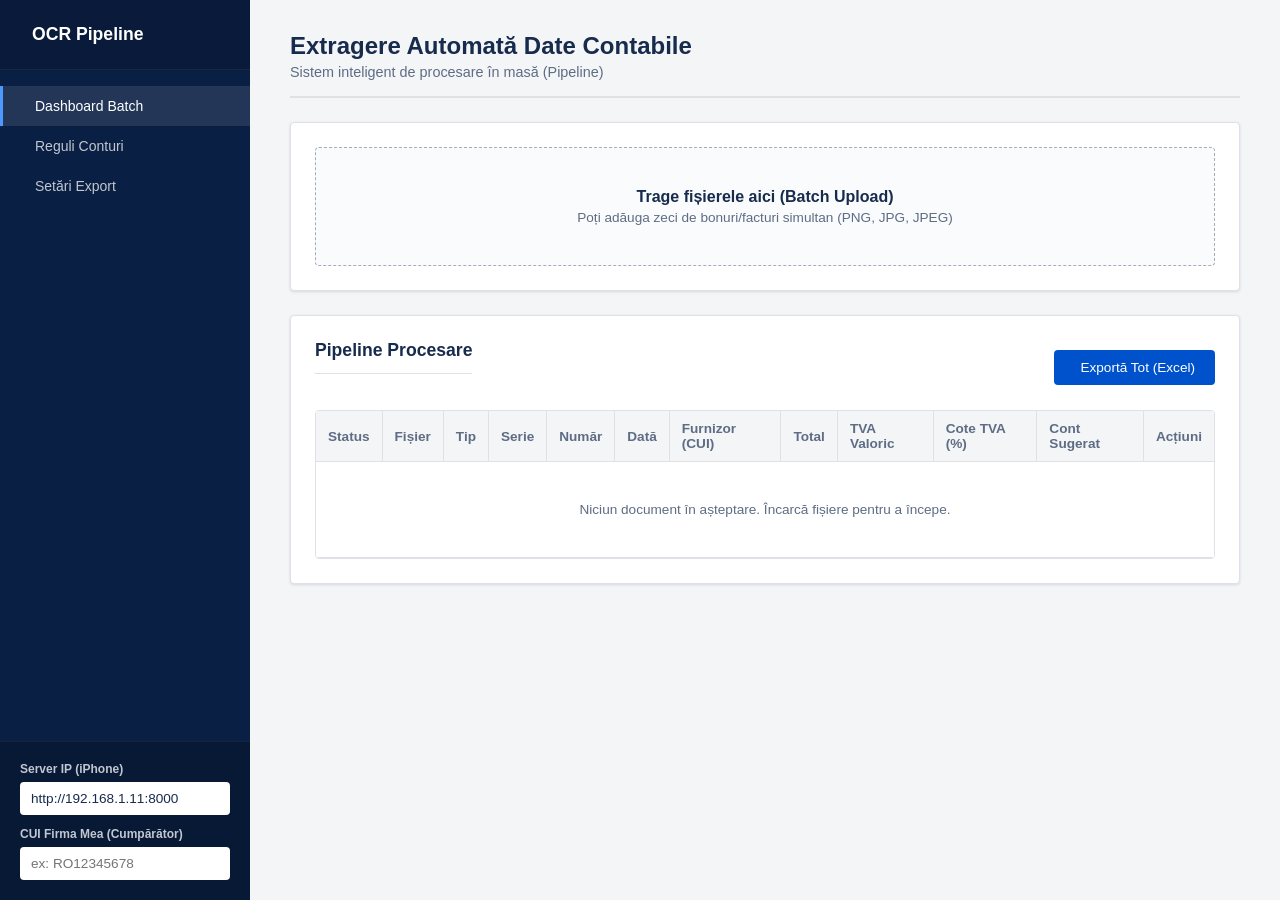
==== WebClient/index.html @ c9025164 "Advanced document classification and split UI columns" ====
<!DOCTYPE html>
<html lang="ro">
<head>
    <meta charset="UTF-8">
    <meta name="viewport" content="width=device-width, initial-scale=1.0">
    <title>Accounting OCR Pipeline</title>
    <link href="https://fonts.googleapis.com/css2?family=Inter:wght@300;400;500;600;700&display=swap" rel="stylesheet">
    <link rel="stylesheet" href="style.css">
    <!-- Phosphor Icons for modern premium icons -->
    <script src="https://unpkg.com/@phosphor-icons/web"></script>
    <!-- SheetJS for Excel Export -->
    <script src="https://unpkg.com/xlsx/dist/xlsx.full.min.js"></script>
</head>
<body>
    <div class="app-container">
        <aside class="sidebar">
            <div class="brand">
                <i class="ph ph-receipt"></i>
                <span>OCR Pipeline</span>
            </div>
            <nav>
                <a href="#" class="active" onclick="switchTab('dashboard')"><i class="ph ph-squares-four"></i> Dashboard Batch</a>
                <a href="#" onclick="switchTab('accounts')"><i class="ph ph-book-bookmark"></i> Reguli Conturi</a>
                <a href="#" onclick="switchTab('export')"><i class="ph ph-export"></i> Setări Export</a>
            </nav>
            <div class="server-config">
                <label>Server IP (iPhone)</label>
                <input type="text" id="server-ip" value="http://192.168.1.11:8000" placeholder="ex: http://192.168.1.x:8000" style="margin-bottom: 12px;">
                <label>CUI Firma Mea (Cumpărător)</label>
                <input type="text" id="buyer-cui" value="" placeholder="ex: RO12345678">
            </div>
        </aside>

        <main class="content">
            <header>
                <h1>Extragere Automată Date Contabile</h1>
                <p class="subtitle">Sistem inteligent de procesare în masă (Pipeline)</p>
            </header>

            <!-- TAB: DASHBOARD -->
            <div id="tab-dashboard" class="tab-content">
                <div class="card upload-card" style="margin-bottom: 24px;">
                    <div id="drop-zone" class="drop-zone">
                        <i class="ph ph-files"></i>
                        <h3>Trage fișierele aici (Batch Upload)</h3>
                        <p>Poți adăuga zeci de bonuri/facturi simultan (PNG, JPG, JPEG)</p>
                        <input type="file" id="file-input" accept="image/*" multiple hidden>
                    </div>
                </div>

                <div class="card pipeline-card">
                    <div class="pipeline-header">
                        <h2>Pipeline Procesare</h2>
                        <button id="export-bulk-btn" class="btn-primary" style="width: auto; padding: 10px 20px;"><i class="ph ph-file-xls"></i> Exportă Tot (Excel)</button>
                    </div>
                    
                    <div class="table-container">
                        <table class="pipeline-table">
                            <thead>
                                <tr>
                                    <th>Status</th>
                                    <th>Fișier</th>
                                    <th>Tip</th>
                                    <th>Serie</th>
                                    <th>Număr</th>
                                    <th>Dată</th>
                                    <th>Furnizor (CUI)</th>
                                    <th>Total</th>
                                    <th>TVA Valoric</th>
                                    <th>Cote TVA (%)</th>
                                    <th>Cont Sugerat</th>
                                    <th>Acțiuni</th>
                                </tr>
                            </thead>
                            <tbody id="pipeline-body">
                                <tr id="empty-row">
                                    <td colspan="12" style="text-align: center; color: var(--text-muted); padding: 40px;">
                                        Niciun document în așteptare. Încarcă fișiere pentru a începe.
                                    </td>
                                </tr>
                            </tbody>
                        </table>
                    </div>
                </div>
            </div>

            <!-- TAB: ACCOUNTS RULES -->
            <div id="tab-accounts" class="tab-content hidden">
                <div class="card">
                    <h2>Reguli Sugestii Conturi (Plan Conturi 2026)</h2>
                    <p class="subtitle" style="margin-bottom: 24px;">Adaugă cuvinte cheie locale. Datele nu ajung pe internet.</p>
                    
                    <div style="display: flex; gap: 12px; margin-bottom: 24px;">
                        <input type="text" id="rule-keyword" placeholder="Cuvânt cheie (ex: OMV, CAFEA, ENEL)" style="flex: 1; padding: 10px; background: var(--bg-main); border: 1px solid var(--border); color: white; border-radius: 6px;">
                        <input type="text" id="rule-account" placeholder="Cont (ex: 6022, 623, 605)" style="width: 150px; padding: 10px; background: var(--bg-main); border: 1px solid var(--border); color: white; border-radius: 6px;">
                        <button class="btn-primary" style="width: auto;" onclick="addAccountRule()">Adaugă Regulă</button>
                    </div>

                    <table class="pipeline-table">
                        <thead>
                            <tr>
                                <th>Cuvânt Cheie Detectat</th>
                                <th>Cont Contabil Atribuit</th>
                                <th>Acțiune</th>
                            </tr>
                        </thead>
                        <tbody id="rules-body">
                            <!-- Populated via JS -->
                        </tbody>
                    </table>
                </div>
            </div>

            <!-- TAB: EXPORT CONFIG -->
            <div id="tab-export" class="tab-content hidden">
                <div class="card">
                    <h2>Setări Export Excel</h2>
                    <p class="subtitle" style="margin-bottom: 24px;">Configurează cum vrei să arate Excel-ul final.</p>
                    
                    <div style="margin-bottom: 24px; padding: 16px; background: rgba(0,0,0,0.2); border-radius: 8px;">
                        <h3>Varianta A: Template Generat de Sistem</h3>
                        <p style="color: var(--text-muted); font-size: 0.9rem; margin-bottom: 12px;">Sistemul va genera un Excel cu următoarele coloane (poți ajusta numele capetelor de tabel):</p>
                        
                        <div style="display: grid; grid-template-columns: 1fr 1fr; gap: 12px;">
                            <div><label>Nume Fișier:</label> <input type="text" class="export-col" data-key="filename" value="Nume Fisier"></div>
                            <div><label>Tip Document:</label> <input type="text" class="export-col" data-key="type" value="Tip Document"></div>
                            <div><label>CUI Furnizor:</label> <input type="text" class="export-col" data-key="cui" value="CUI"></div>
                            <div><label>Denumire Furnizor:</label> <input type="text" class="export-col" data-key="company" value="Furnizor"></div>
                            <div><label>Total:</label> <input type="text" class="export-col" data-key="total" value="Total"></div>
                            <div><label>Bază (fără TVA):</label> <input type="text" class="export-col" data-key="base" value="Baza"></div>
                            <div><label>TVA Valoric:</label> <input type="text" class="export-col" data-key="vat" value="TVA"></div>
                            <div><label>Cote TVA (%):</label> <input type="text" class="export-col" data-key="vatPercentages" value="Cote_TVA"></div>
                            <div><label>Cont Sugerat:</label> <input type="text" class="export-col" data-key="account" value="Cont Contabil"></div>
                            <div><label>Serie:</label> <input type="text" class="export-col" data-key="series" value="Serie"></div>
                            <div><label>Număr:</label> <input type="text" class="export-col" data-key="number" value="Numar"></div>
                            <div><label>Data:</label> <input type="text" class="export-col" data-key="date" value="Data"></div>
                        </div>
                    </div>

                    <div style="padding: 16px; background: rgba(0,0,0,0.2); border-radius: 8px;">
                        <h3>Varianta B: Încarcă Template-ul Tău (Curând)</h3>
                        <p style="color: var(--text-muted); font-size: 0.9rem; margin-bottom: 12px;">Încarcă un fișier Excel gol și noi vom injecta datele sub capetele tale de tabel detectate automat.</p>
                        <input type="file" accept=".xlsx" style="color: white;">
                    </div>
                </div>
            </div>

        </main>
    </div>

    <!-- Modals -->
    <div id="image-modal" class="modal hidden">
        <div class="modal-content">
            <span class="close-modal" onclick="closeModal()">&times;</span>
            <img id="modal-img" src="" style="max-width: 100%; max-height: 80vh; border-radius: 8px;">
            <div id="modal-warnings" style="margin-top: 16px; color: var(--danger);"></div>
        </div>
    </div>

    <script src="app.js"></script>
</body>
</html>
---- WebClient/style.css ----
/* BIG 4 ENTERPRISE ERP DESIGN SYSTEM */
:root {
    /* Corporate Light Theme */
    --bg-app: #f4f5f7;
    --bg-panel: #ffffff;
    --bg-sidebar: #0a1f44; /* Corporate Navy */
    
    --text-main: #172b4d;
    --text-muted: #5e6c84;
    --text-sidebar: #c1c7d0;
    
    --border: #dfe1e6;
    
    --accent: #0052cc;
    --accent-hover: #0047b3;
    
    --success: #00875a;
    --warning: #ff991f;
    --warning-text: #974f0c;
    --danger: #de350b;
    
    --radius: 4px; /* Strict, professional corners */
    --shadow: 0 1px 3px rgba(9, 30, 66, 0.13);
}

* { box-sizing: border-box; margin: 0; padding: 0; }

body {
    font-family: -apple-system, BlinkMacSystemFont, "Segoe UI", Roboto, Helvetica, Arial, sans-serif;
    background-color: var(--bg-app);
    color: var(--text-main);
    min-height: 100vh;
    overflow-x: hidden;
    font-size: 14px; /* Data dense */
}

.app-container {
    display: flex;
    min-height: 100vh;
}

/* Sidebar */
.sidebar {
    width: 250px;
    background-color: var(--bg-sidebar);
    color: white;
    padding: 0;
    display: flex;
    flex-direction: column;
}

.brand {
    font-size: 1.1rem;
    font-weight: 600;
    padding: 24px 20px;
    display: flex;
    align-items: center;
    gap: 12px;
    background-color: rgba(0,0,0,0.15);
    border-bottom: 1px solid rgba(255,255,255,0.05);
}

nav { display: flex; flex-direction: column; flex: 1; padding: 16px 0; }

nav a {
    text-decoration: none;
    color: var(--text-sidebar);
    padding: 12px 20px;
    display: flex;
    align-items: center;
    gap: 12px;
    font-weight: 500;
    border-left: 3px solid transparent;
}

nav a:hover {
    background: rgba(255,255,255,0.05);
    color: white;
}

nav a.active {
    background: rgba(255,255,255,0.1);
    color: white;
    border-left-color: #4c9aff;
}

.server-config {
    margin-top: auto;
    padding: 20px;
    background: rgba(0,0,0,0.2);
    border-top: 1px solid rgba(255,255,255,0.05);
}

.server-config label {
    display: block;
    font-size: 0.75rem;
    color: var(--text-sidebar);
    margin-bottom: 6px;
    font-weight: 600;
}

.server-config input {
    width: 100%;
    background: white;
    border: 1px solid transparent;
    color: var(--text-main);
    padding: 8px 10px;
    border-radius: var(--radius);
    font-size: 0.85rem;
}
.server-config input:focus { outline: 2px solid #4c9aff; }

/* Main Content */
.content {
    flex: 1;
    padding: 32px 40px;
    max-width: 1400px;
    margin: 0 auto;
}

header { margin-bottom: 24px; border-bottom: 2px solid var(--border); padding-bottom: 16px; }
header h1 { font-size: 1.5rem; font-weight: 600; color: var(--text-main); margin-bottom: 4px; }
.subtitle { color: var(--text-muted); font-size: 0.9rem; }

/* Cards (Panels in ERP) */
.card {
    background: var(--bg-panel);
    border: 1px solid var(--border);
    border-radius: var(--radius);
    padding: 24px;
    box-shadow: var(--shadow);
    margin-bottom: 24px;
}
.card h2 { font-size: 1.1rem; border-bottom: 1px solid var(--border); padding-bottom: 12px; margin-bottom: 20px; color: var(--text-main); }

/* Drop Zone */
.drop-zone {
    border: 1px dashed #a5adba;
    background: #fafbfc;
    border-radius: var(--radius);
    padding: 40px 20px;
    text-align: center;
    cursor: pointer;
    transition: background 0.2s;
}
.drop-zone:hover, .drop-zone.dragover {
    background: #ebecf0;
    border-color: var(--text-muted);
}
.drop-zone i { font-size: 32px; color: var(--text-muted); margin-bottom: 12px; }
.drop-zone h3 { font-size: 1rem; font-weight: 600; color: var(--text-main); }
.drop-zone p { color: var(--text-muted); font-size: 0.85rem; margin-top: 4px; }

/* Tables - Strict Enterprise Data Grid */
.pipeline-header { display: flex; justify-content: space-between; align-items: center; margin-bottom: 16px; }
.table-container { overflow-x: auto; border: 1px solid var(--border); border-radius: var(--radius); }
.pipeline-table { width: 100%; border-collapse: collapse; font-size: 0.85rem; background: white; }
.pipeline-table th { background: #f4f5f7; text-align: left; padding: 10px 12px; color: var(--text-muted); font-weight: 600; border-bottom: 1px solid var(--border); border-right: 1px solid var(--border); }
.pipeline-table td { padding: 8px 12px; border-bottom: 1px solid var(--border); border-right: 1px solid var(--border); vertical-align: middle; }
.pipeline-table th:last-child, .pipeline-table td:last-child { border-right: none; }
.pipeline-table tr:hover { background: #fafbfc; }

/* Inputs inside Table */
.inline-input { 
    width: 100%; 
    padding: 4px 6px; 
    border: 1px solid transparent; 
    background: transparent; 
    color: var(--text-main); 
    font-family: inherit; 
    font-size: 0.85rem; 
}
.inline-input:hover { border-color: var(--border); background: #fafbfc; }
.inline-input:focus { border-color: var(--accent); background: white; outline: none; }

/* Status Badges */
.status-badge {
    display: inline-flex;
    align-items: center;
    gap: 4px;
    padding: 2px 6px;
    border-radius: 3px;
    font-size: 0.75rem;
    font-weight: 600;
    text-transform: uppercase;
}
.status-pending { background: #ebecf0; color: var(--text-muted); }
.status-processing { background: #e6f0ff; color: var(--accent); }
.status-ok { background: #e3fcef; color: var(--success); }
.status-warn { background: #fffae6; color: var(--warning-text); border: 1px solid #ffc400; }
.status-err { background: #ffebe6; color: var(--danger); }

/* Buttons */
.btn-primary {
    background: var(--accent);
    color: white;
    border: none;
    padding: 8px 16px;
    border-radius: var(--radius);
    font-size: 0.85rem;
    font-weight: 500;
    cursor: pointer;
    display: inline-flex;
    align-items: center;
    gap: 6px;
}
.btn-primary:hover { background: var(--accent-hover); }

.btn-text {
    background: none;
    border: none;
    color: var(--accent);
    cursor: pointer;
    font-size: 0.85rem;
}
.btn-text:hover { text-decoration: underline; }

/* Modals */
.hidden { display: none !important; }
.modal { position: fixed; inset: 0; background: rgba(9, 30, 66, 0.54); display: flex; justify-content: center; align-items: center; z-index: 1000; }
.modal-content { background: white; padding: 24px; border-radius: var(--radius); box-shadow: 0 8px 16px rgba(9, 30, 66, 0.25); position: relative; max-width: 900px; width: 90%; }
.close-modal { position: absolute; right: 16px; top: 16px; font-size: 20px; cursor: pointer; color: var(--text-muted); }

/* Export Grid */
.export-grid {
    display: grid;
    grid-template-columns: 1fr 1fr;
    gap: 16px;
    background: #fafbfc;
    padding: 20px;
    border: 1px solid var(--border);
    border-radius: var(--radius);
}
.export-grid div { display: flex; flex-direction: column; gap: 4px; }
.export-grid label { font-weight: 600; font-size: 0.8rem; color: var(--text-muted); text-transform: uppercase; }
.export-col { background: white; border: 1px solid var(--border); padding: 8px; border-radius: 3px; font-family: inherit; font-size: 0.85rem; }
.export-col:focus { border-color: var(--accent); outline: none; }
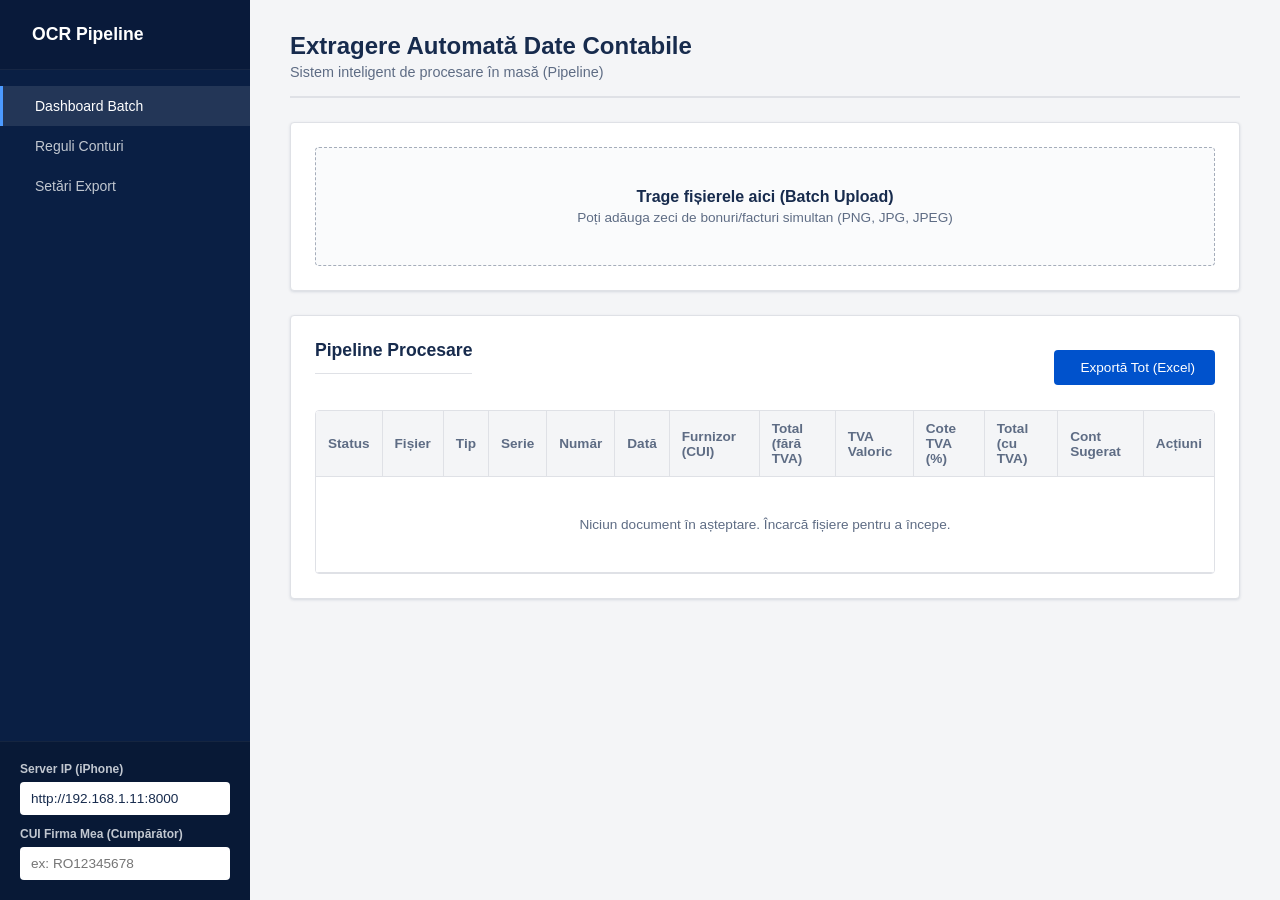
==== commit 33cfb7b1: "Add Base Amount column to visual table" ====
--- a/WebClient/index.html
+++ b/WebClient/index.html
@@ -65,16 +65,17 @@
                                     <th>Număr</th>
                                     <th>Dată</th>
                                     <th>Furnizor (CUI)</th>
-                                    <th>Total</th>
+                                    <th>Total (fără TVA)</th>
                                     <th>TVA Valoric</th>
                                     <th>Cote TVA (%)</th>
+                                    <th>Total (cu TVA)</th>
                                     <th>Cont Sugerat</th>
                                     <th>Acțiuni</th>
                                 </tr>
                             </thead>
                             <tbody id="pipeline-body">
                                 <tr id="empty-row">
-                                    <td colspan="12" style="text-align: center; color: var(--text-muted); padding: 40px;">
+                                    <td colspan="13" style="text-align: center; color: var(--text-muted); padding: 40px;">
                                         Niciun document în așteptare. Încarcă fișiere pentru a începe.
                                     </td>
                                 </tr>
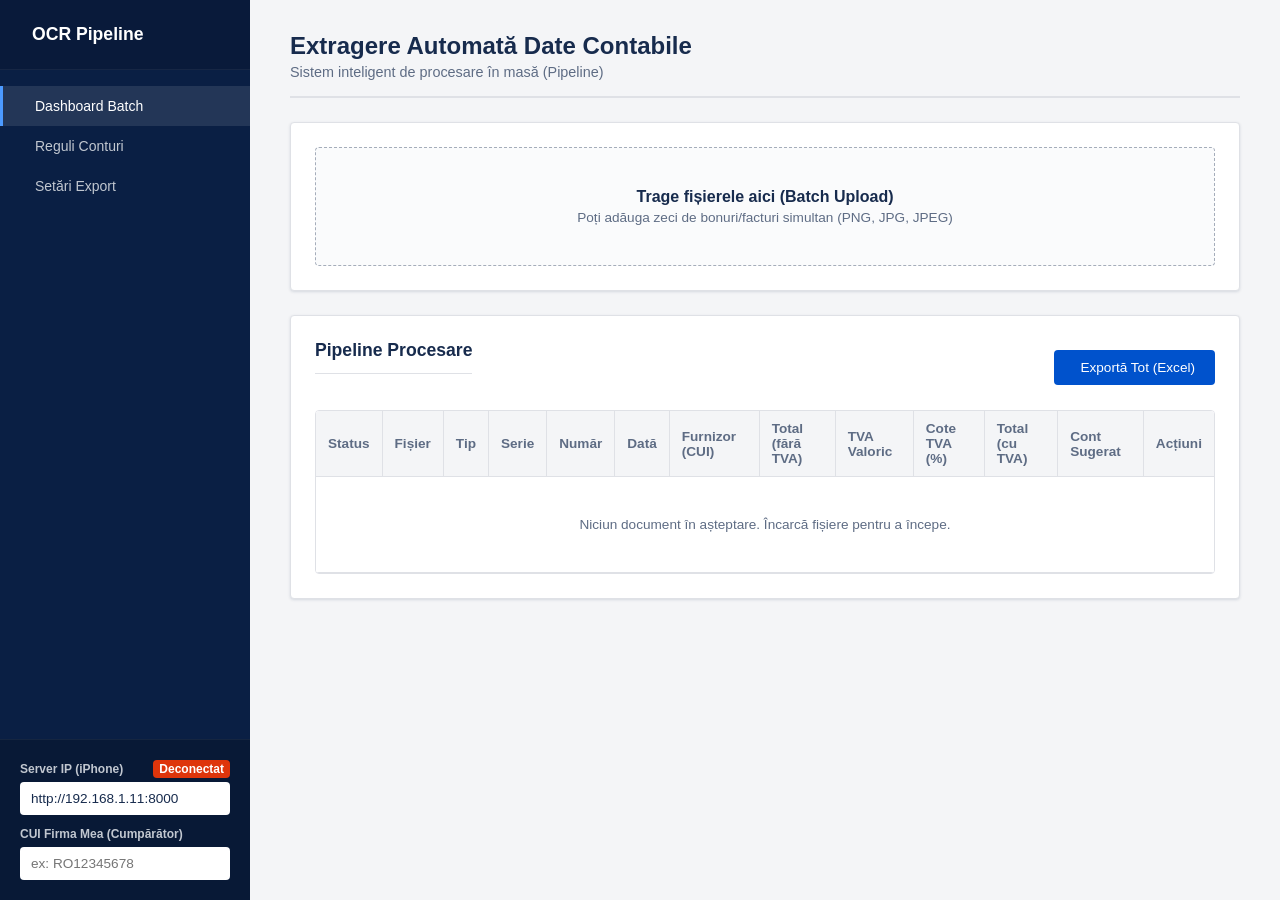
==== commit 636c15b4: "Add connection status indicator and ping route" ====
--- a/WebClient/index.html
+++ b/WebClient/index.html
@@ -24,7 +24,10 @@
                 <a href="#" onclick="switchTab('export')"><i class="ph ph-export"></i> Setări Export</a>
             </nav>
             <div class="server-config">
-                <label>Server IP (iPhone)</label>
+                <div style="display: flex; justify-content: space-between; align-items: center; margin-bottom: 4px;">
+                    <label style="margin-bottom: 0;">Server IP (iPhone)</label>
+                    <span id="connection-status" style="font-size: 0.75rem; font-weight: 600; padding: 2px 6px; border-radius: 4px; background: var(--danger); color: white;">Deconectat</span>
+                </div>
                 <input type="text" id="server-ip" value="http://192.168.1.11:8000" placeholder="ex: http://192.168.1.x:8000" style="margin-bottom: 12px;">
                 <label>CUI Firma Mea (Cumpărător)</label>
                 <input type="text" id="buyer-cui" value="" placeholder="ex: RO12345678">
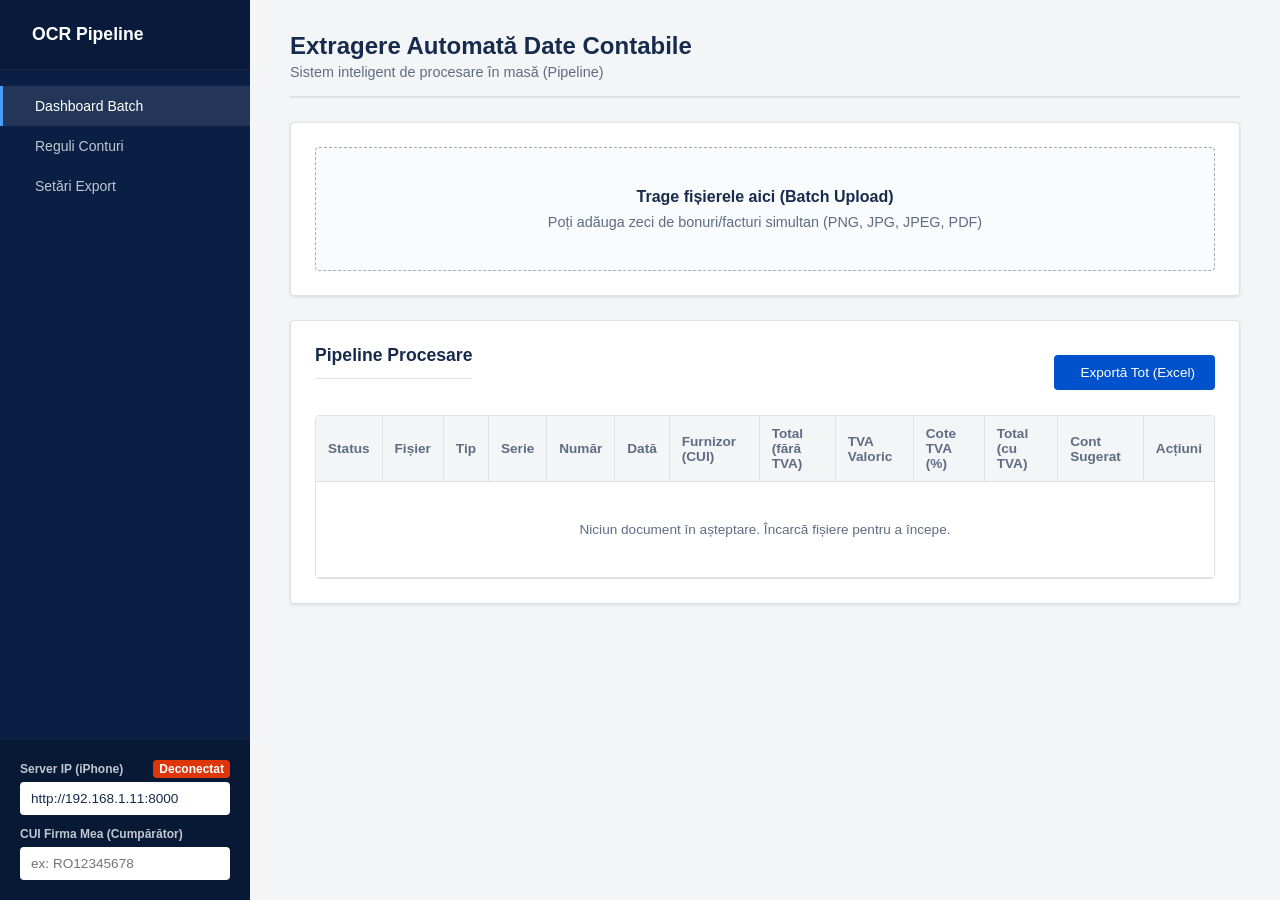
==== commit 3b6eb38f: "Implement PDF processing support and Custom Excel Template Mapping" ====
--- a/WebClient/index.html
+++ b/WebClient/index.html
@@ -46,8 +46,8 @@
                     <div id="drop-zone" class="drop-zone">
                         <i class="ph ph-files"></i>
                         <h3>Trage fișierele aici (Batch Upload)</h3>
-                        <p>Poți adăuga zeci de bonuri/facturi simultan (PNG, JPG, JPEG)</p>
-                        <input type="file" id="file-input" accept="image/*" multiple hidden>
+                        <p style="color: var(--text-muted); font-size: 0.9rem; margin-top: 8px;">Poți adăuga zeci de bonuri/facturi simultan (PNG, JPG, JPEG, PDF)</p>
+                        <input type="file" id="file-input" multiple accept="image/*, .pdf" style="display: none;">
                     </div>
                 </div>
 
@@ -142,9 +142,17 @@
                     </div>
 
                     <div style="padding: 16px; background: rgba(0,0,0,0.2); border-radius: 8px;">
-                        <h3>Varianta B: Încarcă Template-ul Tău (Curând)</h3>
-                        <p style="color: var(--text-muted); font-size: 0.9rem; margin-bottom: 12px;">Încarcă un fișier Excel gol și noi vom injecta datele sub capetele tale de tabel detectate automat.</p>
-                        <input type="file" accept=".xlsx" style="color: white;">
+                        <h3>Varianta B: Încarcă Template-ul Tău Personalizat</h3>
+                        <p style="color: var(--text-muted); font-size: 0.9rem; margin-bottom: 12px;">Încarcă un fișier Excel și alege sub ce coloană din Excel-ul tău dorești să salvăm fiecare tip de dată extrasă de noi.</p>
+                        <input type="file" id="template-upload" accept=".xlsx" style="color: white; margin-bottom: 16px;">
+                        
+                        <div id="template-mapping-ui" class="hidden" style="margin-top: 16px; border-top: 1px solid rgba(255,255,255,0.1); padding-top: 16px;">
+                            <h4 style="margin-bottom: 12px; color: var(--accent);">Mapare Coloane (potrivește datele noastre cu capul tău de tabel):</h4>
+                            <div id="mapping-container" style="display: grid; grid-template-columns: 1fr 1fr; gap: 12px;">
+                                <!-- Dropdowns generate dinamic in JS -->
+                            </div>
+                            <p style="color: var(--valid); font-size: 0.85rem; margin-top: 16px;"><i class="ph ph-check-circle"></i> Mapare salvată automat. Acum poți folosi butonul "Exportă Tot (Excel)".</p>
+                        </div>
                     </div>
                 </div>
             </div>
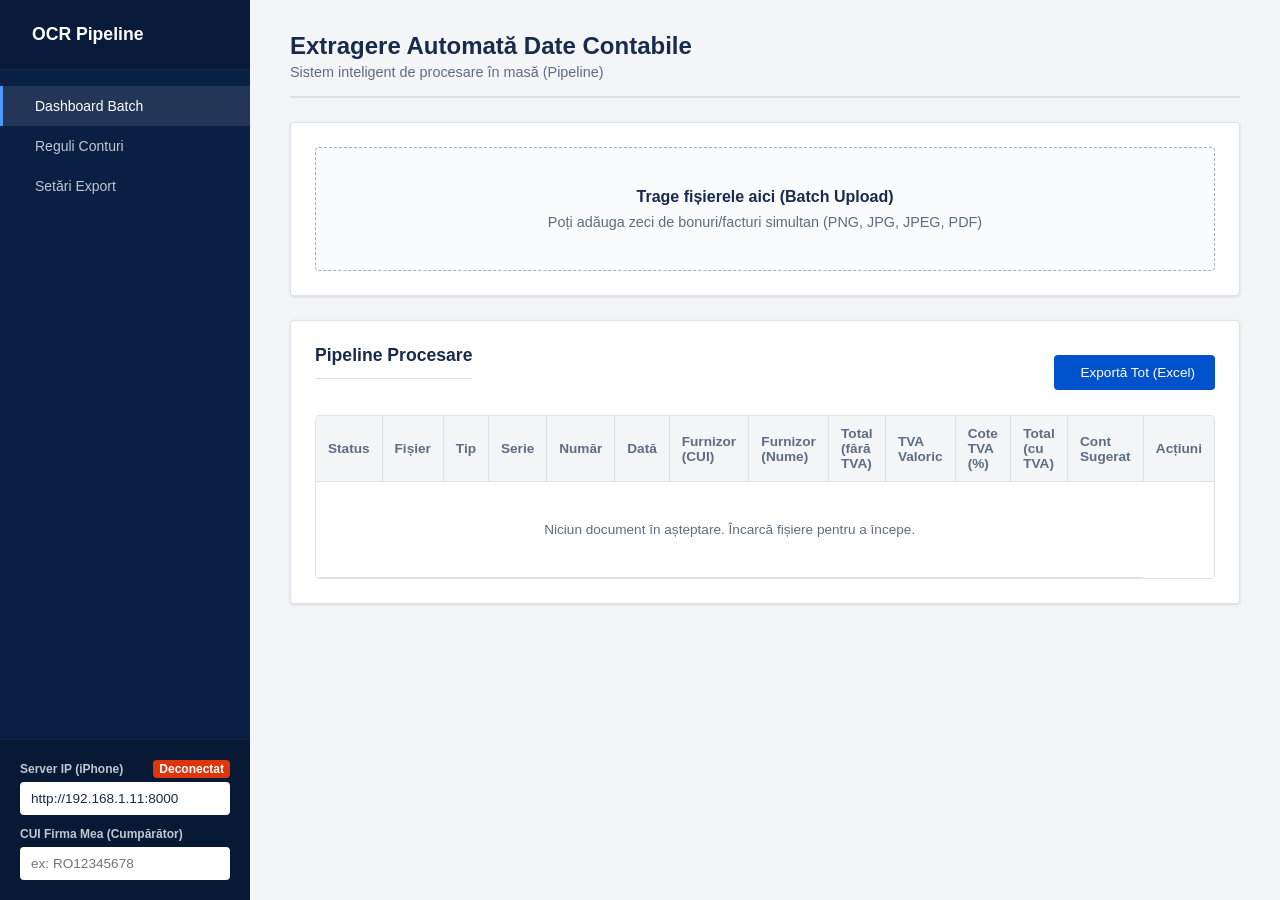
==== commit 67cdf7cd: "vapo" ====
--- a/WebClient/index.html
+++ b/WebClient/index.html
@@ -68,6 +68,7 @@
                                     <th>Număr</th>
                                     <th>Dată</th>
                                     <th>Furnizor (CUI)</th>
+                                    <th>Furnizor (Nume)</th>
                                     <th>Total (fără TVA)</th>
                                     <th>TVA Valoric</th>
                                     <th>Cote TVA (%)</th>
--- a/WebClient/style.css
+++ b/WebClient/style.css
@@ -163,6 +163,7 @@
 /* Inputs inside Table */
 .inline-input { 
     width: 100%; 
+    min-width: 90px;
     padding: 4px 6px; 
     border: 1px solid transparent; 
     background: transparent; 
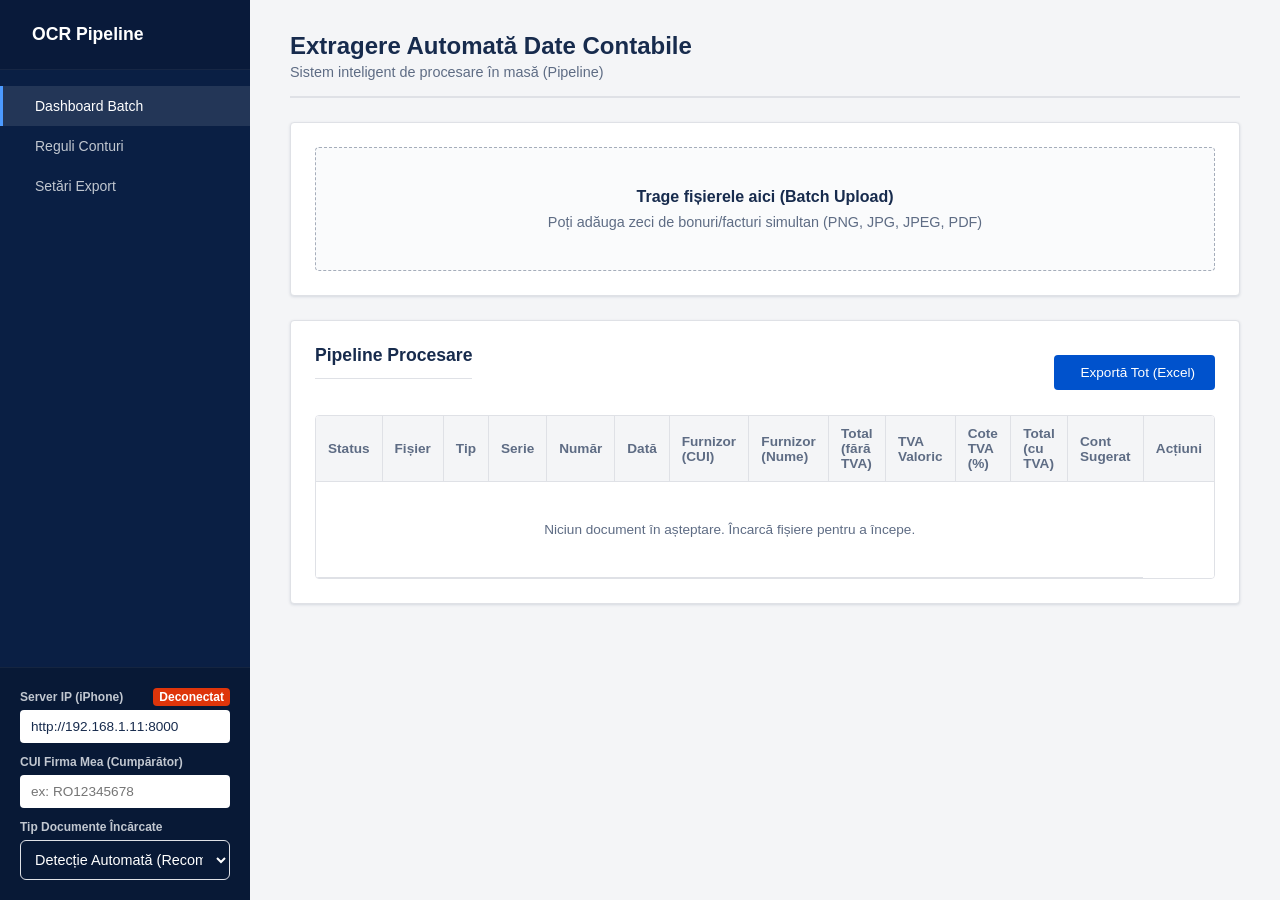
==== commit 13e5266b: "test chitanta" ====
--- a/WebClient/index.html
+++ b/WebClient/index.html
@@ -30,7 +30,13 @@
                 </div>
                 <input type="text" id="server-ip" value="http://192.168.1.11:8000" placeholder="ex: http://192.168.1.x:8000" style="margin-bottom: 12px;">
                 <label>CUI Firma Mea (Cumpărător)</label>
-                <input type="text" id="buyer-cui" value="" placeholder="ex: RO12345678">
+                <input type="text" id="buyer-cui" value="" placeholder="ex: RO12345678" style="margin-bottom: 12px;">
+                <label>Tip Documente Încărcate</label>
+                <select id="processing-mode" style="width: 100%; padding: 10px; background: var(--bg-main); border: 1px solid var(--border); color: white; border-radius: 6px; font-family: inherit; font-size: 0.9rem; outline: none; cursor: pointer;">
+                    <option value="auto">Detecție Automată (Recomandat)</option>
+                    <option value="bon">Forțează Bon Fiscal</option>
+                    <option value="chitanta">Forțează Chitanță de mână</option>
+                </select>
             </div>
         </aside>
 
@@ -72,7 +78,7 @@
                                     <th>Total (fără TVA)</th>
                                     <th>TVA Valoric</th>
                                     <th>Cote TVA (%)</th>
-                                    <th>Total (cu TVA)</th>
+                                    <th id="header-total">Total (cu TVA)</th>
                                     <th>Cont Sugerat</th>
                                     <th>Acțiuni</th>
                                 </tr>
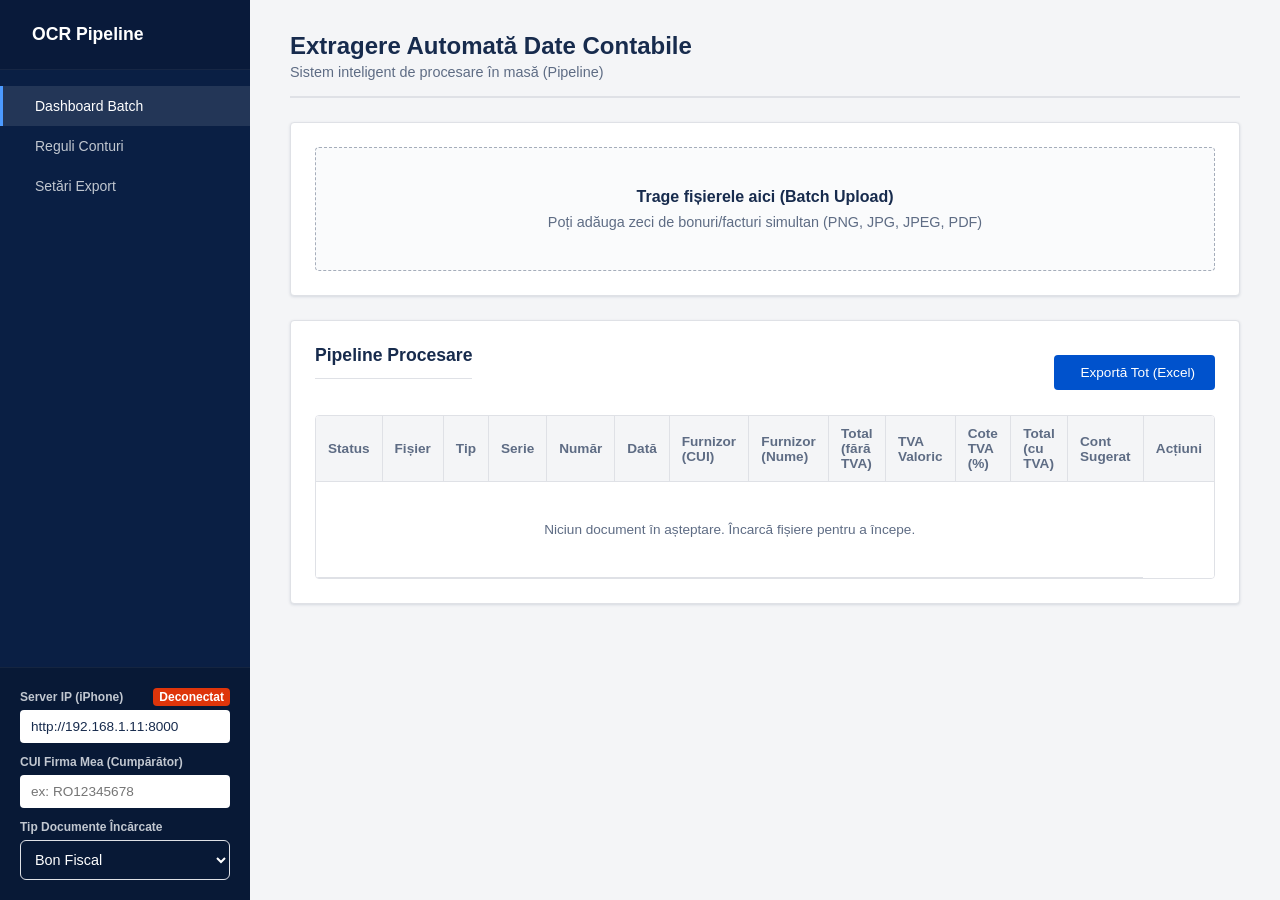
==== commit 29374f62: "chitanta + bon" ====
--- a/WebClient/index.html
+++ b/WebClient/index.html
@@ -33,9 +33,8 @@
                 <input type="text" id="buyer-cui" value="" placeholder="ex: RO12345678" style="margin-bottom: 12px;">
                 <label>Tip Documente Încărcate</label>
                 <select id="processing-mode" style="width: 100%; padding: 10px; background: var(--bg-main); border: 1px solid var(--border); color: white; border-radius: 6px; font-family: inherit; font-size: 0.9rem; outline: none; cursor: pointer;">
-                    <option value="auto">Detecție Automată (Recomandat)</option>
-                    <option value="bon">Forțează Bon Fiscal</option>
-                    <option value="chitanta">Forțează Chitanță de mână</option>
+                    <option value="bon">Bon Fiscal</option>
+                    <option value="chitanta">Chitanță</option>
                 </select>
             </div>
         </aside>
